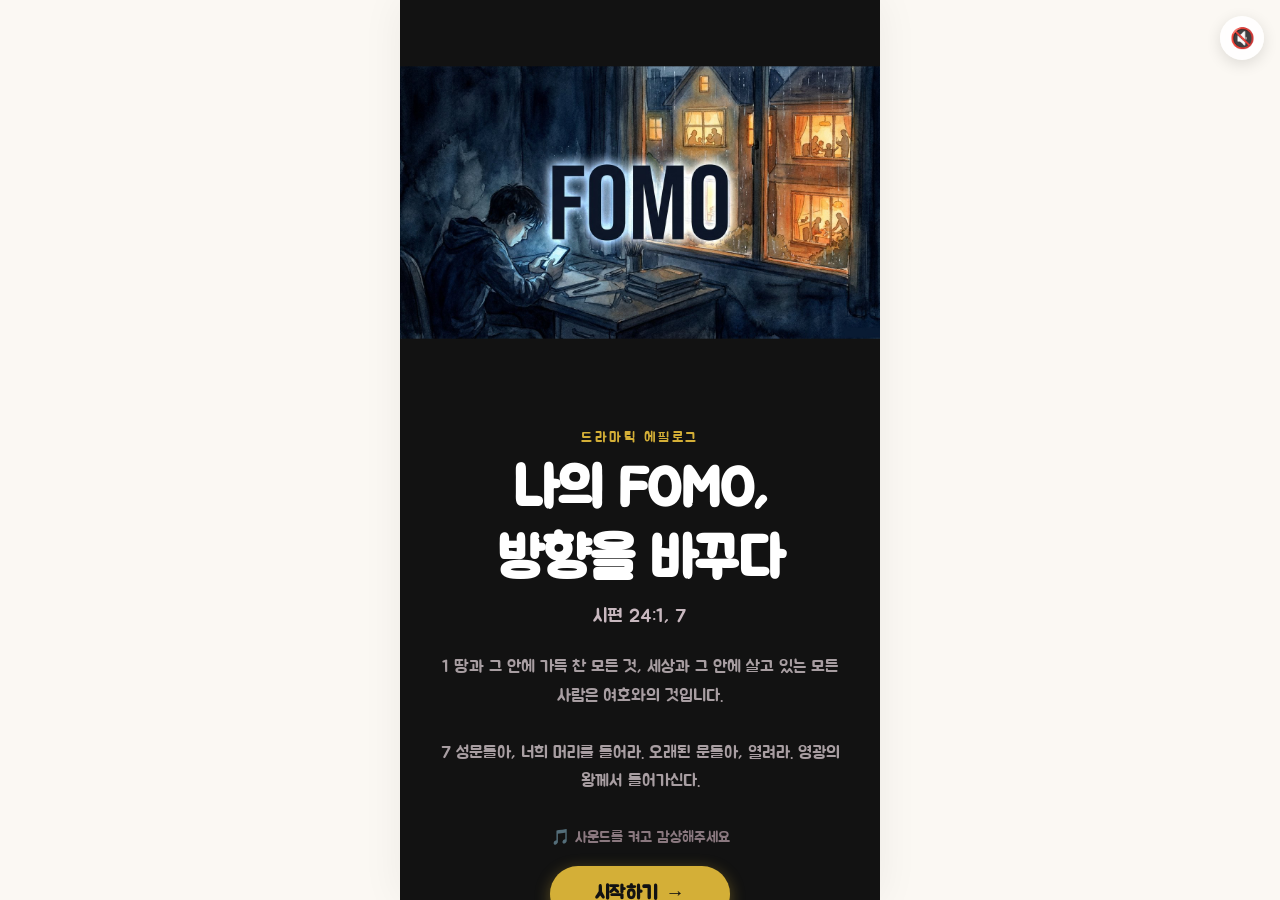
==== fomo/index.html @ 9d9cd965 "feat: deploy fomo (나의 FOMO, 방향을 바꾸다)" ====
<!DOCTYPE html>
<html lang="ko">
<head>
  <meta charset="UTF-8" />
  <meta name="viewport" content="width=device-width, initial-scale=1.0, maximum-scale=1.0, user-scalable=no" />
  <title>드라마틱 에필로그 — 나의 FOMO, 방향을 바꾸다</title>
  <meta name="description" content="뒤처질까 두려운 인생에서, 진짜 주인을 따르는 인생으로!" />

  <!-- OG (카카오 공유용) -->
  <meta property="og:type" content="website" />
  <meta property="og:title" content="드라마틱 에필로그 — 나의 FOMO, 방향을 바꾸다" />
  <meta property="og:description" content="뒤처질까 두려운 인생에서, 진짜 주인을 따르는 인생으로!" />
  <meta property="og:image" content="images/0.jpeg" />

  <!-- Kakao SDK -->
  <script src="https://t1.kakaocdn.net/kakao_js_sdk/2.7.2/kakao.min.js"
    integrity="sha384-TiCUE00h649CAMonG018J2ujOgDKW/kVWlChEuu4jK2vxfAAD0eZxzCKakxg55G4"
    crossorigin="anonymous"></script>

  <!-- Google Fonts (Jua) -->
  <link rel="preconnect" href="https://fonts.googleapis.com" />
  <link rel="preconnect" href="https://fonts.gstatic.com" crossorigin />
  <link href="https://fonts.googleapis.com/css2?family=Jua&display=swap" rel="stylesheet" />

  <link rel="stylesheet" href="style.css" />
</head>

<body>
  <!-- BGM -->
  <audio id="bgm" src="bgm/bgm.mp3" loop></audio>
  <button id="sound-btn" aria-label="소리 켜기/끄기" onclick="toggleSound()">🔇</button>

  <!-- SCENE 0 : 표지 -->
  <section class="scene active" id="scene-0">
    <div class="scene-inner scroll-scene dark-bg">
      <div class="img-card"><img src="images/0.jpeg" alt="표지" onerror="this.src='https://placehold.co/800x800/121212/d4af37?text=Follow+One+Master+Only'" /></div>
      <div class="text-block dark-text" style="display:flex; flex-direction:column; justify-content:flex-start; align-items:center; text-align:center; padding-top:1.5rem;">
        <p class="ep-label">드라마틱 에필로그</p>
        <h1 class="main-title" style="color:#fff;">나의 FOMO,<br />방향을 바꾸다</h1>
        <p class="scripture" style="color:#c8b8bf; margin-bottom:1.5rem; font-size:1.2rem;">시편 24:1, 7</p>
        
        <div class="scripture-text" style="color:#a89ea2; font-size:1.05rem; line-height:1.7; margin-bottom:2rem; word-break:keep-all; padding:0 15px; text-align:center;">
          1 땅과 그 안에 가득 찬 모든 것, 세상과 그 안에 살고 있는 모든 사람은 여호와의 것입니다.<br /><br />
          7 성문들아, 너희 머리를 들어라. 오래된 문들아, 열려라. 영광의 왕께서 들어가신다.
        </div>

        <p class="sound-hint" style="color:#8a787f; font-size:0.95rem; margin-bottom:1.2rem;">🎵 사운드를 켜고 감상해주세요</p>
        <button class="btn-primary" onclick="startApp()" style="background:#d4af37; color:#121212; box-shadow: 0 4px 15px rgba(212,175,55,0.4); padding:16px 45px; border-radius:30px; border:none; font-size:1.2rem;">시작하기 →</button>
      </div>
    </div>
  </section>

  <!-- SCENE 1 : 도입 1 - 우리 시대의 불안 -->
  <section class="scene" id="scene-1">
    <div class="scene-inner scroll-scene">
      <div class="img-card"><img src="images/1.jpeg" alt="불안한 현대인" onerror="this.src='https://placehold.co/800x800/fbf8f3/b85042?text=Anxiety'" /></div>
      <div class="text-block">
        <span class="tag">⏳ 나만 뒤처지는 두려움</span>
        <h3 class="scene-h">"혹시 나만 뒤처지고<br />있는 건 아닐까?"</h3>
        <p class="scene-p">
          세상의 모든 사람들이 다 잘나가는 것 같고, 나만 제자리에 정체되어 있는 듯한 막연한 불안감.
        </p>
        <p class="scene-p">
          그 두려움을 뜻하는 현대인들의 신조어, 바로 <strong>FOMO(Fear Of Missing Out)</strong>입니다.
        </p>
        <div class="highlight-box">
          성적이든, 친구 관계든, SNS 속 화려한 일상이든,<br />
          <strong>우리 마음은 늘 뒤처질지 모른다는 두려움으로 조급해집니다.</strong>
        </div>
      </div>
      <div class="bottom-bar nav-buttons"><button class="btn-prev" onclick="goPrev(1)">← 이전</button><button
          class="btn-next" onclick="goNext(1)">다음 →</button></div>
    </div>
  </section>

  <!-- SCENE 2 : 도입 2 - 인스타와 비교 -->
  <section class="scene" id="scene-2">
    <div class="scene-inner scroll-scene">
      <div class="img-card"><img src="images/2.jpeg" alt="인스타 비교" onerror="this.src='https://placehold.co/800x800/fbf8f3/b85042?text=Social+Media'" /></div>
      <div class="text-block">
        <span class="tag">📱 끊임없는 비교</span>
        <h3 class="scene-h">"나만 빼고 모두<br />행복해 보이는 세상"</h3>
        <p class="scene-p">
          친구들의 SNS 피드를 보며 씁쓸함을 느끼거나, 남들 다 다니는 학원을 나만 안 가면 큰일이 날 것 같은 불안에 시달려 본 적이 있나요?
        </p>
        <p class="scene-p">
          우리는 나도 모르게 세상의 기준에 맞춰 스스로를 채찍질하고, 두려움에 쫓기며 무언가를 움켜쥐려 바둥거립니다.
        </p>
        <div class="highlight-box">
          남들의 인스타, 망쳐버릴 것 같은 기말고사...<br />
          <strong>여러분 마음에 불안의 그늘을 드리운 진짜 이유는 무엇인가요?</strong>
        </div>
      </div>
      <div class="bottom-bar nav-buttons"><button class="btn-prev" onclick="goPrev(2)">← 이전</button><button
          class="btn-next" onclick="goNext(2)">다음 →</button></div>
    </div>
  </section>

  <!-- SCENE 3 : 본론 1 - 50도 사막에서의 질주 -->
  <section class="scene" id="scene-3">
    <div class="scene-inner scroll-scene">
      <div class="img-card"><img src="images/3.jpeg" alt="사막 질주" onerror="this.src='https://placehold.co/800x800/fbf8f3/b85042?text=Desert+Run'" /></div>
      <div class="text-block">
        <span class="tag">🐫 아버지가 일하던 사막</span>
        <h3 class="scene-h">"가난과 뒤처짐이 두려워<br />악착같이 달렸던 사막의 시간"</h3>
        <p class="scene-p">
          전도사님의 아버지는 가난과 뒤처짐이 너무나 두려웠습니다. 그 두려움을 극복하기 위해, 기온이 50도에 육박하는 척박한 사막에서 청춘을 바쳐 일하셨습니다.
        </p>
        <p class="scene-p">
          더 높이 올라가기 위해, 남들에게 뒤처지지 않기 위해 매 순간 악착같이 달려가셨던 것입니다.
        </p>
        <div class="highlight-box">
          두려움은 때로 우리를 움직이게 하는 엔진이 되지만,<br />
          <strong>동시에 우리의 삶을 쉴 틈 없이 조급하게 억죄어 옵니다.</strong>
        </div>
      </div>
      <div class="bottom-bar nav-buttons"><button class="btn-prev" onclick="goPrev(3)">← 이전</button><button
          class="btn-next" onclick="goNext(3)">다음 →</button></div>
    </div>
  </section>

  <!-- SCENE 4 : 본론 2 - 채워도 채워지지 않는 빈 공간 -->
  <section class="scene" id="scene-4">
    <div class="scene-inner scroll-scene">
      <div class="img-card"><img src="images/4.jpeg" alt="공허함" onerror="this.src='https://placehold.co/800x800/fbf8f3/b85042?text=Emptiness'" /></div>
      <div class="text-block">
        <span class="tag">🍂 공허함 (현타)</span>
        <h3 class="scene-h">"세상의 성공을 얻었지만,<br />여전히 헛헛했던 마음"</h3>
        <p class="scene-p">
          결국 세상의 기준대로 멋진 아파트도 사고 좋은 차도 샀습니다. 그러나 아버지는 행복하지 않았습니다. 마음에 알 수 없는 공허함이 가득했기 때문입니다.
        </p>
        <p class="scene-p">
          우리도 밤새워 게임 만렙을 찍었을 때 몰려오는 씁쓸함, 비싼 옷을 샀지만 막상 입고 갈 곳이 없을 때 느끼는 헛헛함처럼 '현타'를 마주하곤 합니다.
        </p>
        <div class="highlight-box" style="border-left-color: #b85042;">
          세상의 것들은 아무리 열심히 채워도,<br />
          <strong>결국 모래처럼 다 빠져나가는 빈 공간이 마음에 남습니다.</strong>
        </div>
      </div>
      <div class="bottom-bar nav-buttons"><button class="btn-prev" onclick="goPrev(4)">← 이전</button><button
          class="btn-next" onclick="goNext(4)">다음 →</button></div>
    </div>
  </section>

  <!-- SCENE 5 : 본론 3 - 칭다오 비밀 신학교의 황소 -->
  <section class="scene" id="scene-5">
    <div class="scene-inner scroll-scene">
      <div class="img-card"><img src="images/5.jpeg" alt="지하신학교" onerror="this.src='https://placehold.co/800x800/fbf8f3/b85042?text=Underground+Church'" /></div>
      <div class="text-block">
        <span class="tag">🇨🇳 칭다오 지하 신학교</span>
        <h3 class="scene-h">"잡혀갈까 봐 두려운 게 아니라,<br />말씀을 빼앗길까 봐 두렵습니다"</h3>
        <p class="scene-p">
          전도사님이 중국 칭다오의 허름한 창고 지하 신학교에서 만난 한 성도님이 계셨습니다.
        </p>
        <p class="scene-p">
          그곳은 공안 경찰에 걸리면 당장 감옥에 끌려가야 하는 위험천만한 곳이었지만, 그분의 얼굴에는 미소가 가득했습니다.
        </p>
        <div class="highlight-box">
          그는 공안보다 오직 '말씀'을 빼앗길까 봐 두려워하며,<br />
          <strong>성경 700페이지를 외우며 황소처럼 환하게 웃고 있었습니다.</strong>
        </div>
      </div>
      <div class="bottom-bar nav-buttons"><button class="btn-prev" onclick="goPrev(5)">← 이전</button><button
          class="btn-next" onclick="goNext(5)">다음 →</button></div>
    </div>
  </section>

  <!-- SCENE 6 : 본론 4 - 두려움의 주인이 바뀌다 -->
  <section class="scene" id="scene-6">
    <div class="scene-inner scroll-scene">
      <div class="img-card"><img src="images/6.jpeg" alt="황소의 미소" onerror="this.src='https://placehold.co/800x800/fbf8f3/b85042?text=Brave+Smile'" /></div>
      <div class="text-block">
        <span class="tag">🐂 황소의 미소</span>
        <h3 class="scene-h">"진짜 두려워해야 할 대상을<br />아는 사람이 누리는 자유"</h3>
        <p class="scene-p">
          그 지하 신학교 성도님은 세상의 권력이나 체포를 두려워하지 않았습니다. 그가 두려워한 것은 오직 '하나님의 말씀을 사랑하지 못하고 잃어버리는 것'뿐이었습니다.
        </p>
        <p class="scene-p">
          가장 큰 권능을 가지신 하나님만을 경외했기에, 그는 세상의 그 어떤 위협 앞에서도 두려움 없이 자유롭게 미소 지을 수 있었습니다.
        </p>
        <div class="highlight-box" style="border-left-color: #b85042;">
          세상이 주는 두려움에 무릎 꿇지 않고,<br />
          <strong>오직 하나님만을 경외할 때, 세상이 감당 못 할 자유가 시작됩니다.</strong>
        </div>
      </div>
      <div class="bottom-bar nav-buttons"><button class="btn-prev" onclick="goPrev(6)">← 이전</button><button
          class="btn-next" onclick="goNext(6)">다음 →</button></div>
    </div>
  </section>

  <!-- SCENE 7 : 본론 5 - 진짜 FOMO의 탄생 -->
  <section class="scene" id="scene-7">
    <div class="scene-inner scroll-scene dark-bg">
      <div class="img-card"><img src="images/7.jpeg" alt="진짜 FOMO" onerror="this.src='https://placehold.co/800x800/121212/d4af37?text=Real+Master'" /></div>
      <div class="text-block dark-text">
        <span class="tag dark-tag">👑 진짜 FOMO의 의미</span>
        <h3 class="scene-h dark-h">"Follow One Master Only!<br />오직 한 주인만 따르다"</h3>
        <p class="scene-p dark-p">
          이제 불안의 단어였던 FOMO를, 크리스천으로서 완전히 새롭게 해석해 봅시다.
        </p>
        <p class="scene-p dark-p">
          <strong>Follow One Master Only!</strong>
        </p>
        <p class="scene-p dark-p">
          남들과 비교하며 조급해하는 것이 아니라, 내 인생의 유일한 구원자이신 진짜 주인 한 분만을 바라보는 것입니다.
        </p>
        <div class="highlight-box dark-highlight" style="border-left-color: #d4af37;">
          세상에 한눈팔지 않고 진짜 주인만을 바라보는 것,<br />
          <strong>그것이 우리가 살아내야 할 두려움 없는 진짜 믿음의 방향입니다.</strong>
        </div>
      </div>
      <div class="bottom-bar dark-bar nav-buttons"><button class="btn-prev dark-btn-prev" onclick="goPrev(7)">← 이전</button><button
          class="btn-next dark-btn" onclick="goNext(7)">다음 →</button></div>
    </div>
  </section>

  <!-- SCENE 8 : 본론 6 - 문들아 머리를 들어라 -->
  <section class="scene" id="scene-8">
    <div class="scene-inner scroll-scene dark-bg">
      <div class="img-card"><img src="images/8.jpeg" alt="문들아 머리를 들어라" onerror="this.src='https://placehold.co/800x800/121212/d4af37?text=Open+Gates'" /></div>
      <div class="text-block dark-text">
        <span class="tag dark-tag">📖 시편 24편</span>
        <h3 class="scene-h dark-h">"온 우주가 하나님의 소유임을<br />기억할 때 열리는 평화"</h3>
        <p class="scene-p dark-p">
          시편 24:1은 '땅과 그 안에 가득 찬 모든 것, 세상과 그 주민이 다 여호와의 것'이라고 선포합니다.
        </p>
        <p class="scene-p dark-p">
          내 공부도, 내 미래도, 내 키와 외모도, 내 인생도 전부 원래 하나님의 것입니다. 그렇기에 내게는 잃어버릴 것도, 빼앗길 것도 없습니다.
        </p>
        <div class="highlight-box dark-highlight" style="border-left-color: #d4af37;">
          내 인생이 그 위대한 하나님의 손안에 있음을 인정할 때,<br />
          <strong>내 마음의 문을 굳게 닫고 있던 두려움이 스르르 떠나갑니다.</strong>
        </div>
      </div>
      <div class="bottom-bar dark-bar nav-buttons"><button class="btn-prev dark-btn-prev" onclick="goPrev(8)">← 이전</button><button
          class="btn-next dark-btn" onclick="goNext(8)">다음 →</button></div>
    </div>
  </section>

  <!-- SCENE 9 : 본론 7 - 십자가, 모든 것을 내어주신 주인 -->
  <section class="scene" id="scene-9">
    <div class="scene-inner scroll-scene dark-bg">
      <div class="img-card"><img src="images/9.jpeg" alt="십자가의 사랑" onerror="this.src='https://placehold.co/800x800/121212/d4af37?text=Cross+Love'" /></div>
      <div class="text-block dark-text">
        <span class="tag dark-tag">✝️ 십자가의 사랑</span>
        <h3 class="scene-h dark-h">"우리를 소유하기 위해<br />자기 생명 전부를 비우신 사랑"</h3>
        <p class="scene-p dark-p">
          우리의 인생을 하나님의 것으로 되돌려 놓기 위해, 예수님은 이 땅에 직접 오셔서 십자가를 지셨습니다.
        </p>
        <p class="scene-p dark-p">
          스스로 영광을 버리고 자신의 물과 피를 다 흘려, 우리를 위해 모든 것을 내어주셨습니다.
        </p>
        <div class="highlight-box dark-highlight" style="border-left-color: #d4af37; color:#fff5d9;">
          나를 얻으려 전부를 아낌없이 던지신 주님이시기에,<br />
          <strong>그 크신 사랑 아래서 우리는 영원히 안전합니다.</strong>
        </div>
      </div>
      <div class="bottom-bar dark-bar nav-buttons"><button class="btn-prev dark-btn-prev" onclick="goPrev(9)">← 이전</button><button
          class="btn-next dark-btn" onclick="goNext(9)">다음 →</button></div>
    </div>
  </section>

  <!-- SCENE 10 : 결론 1 - 내 마음의 문을 여는 고백 -->
  <section class="scene" id="scene-10">
    <div class="scene-inner scroll-scene">
      <div class="img-card"><img src="images/10.jpeg" alt="마음의 문" onerror="this.src='https://placehold.co/800x800/fbf8f3/b85042?text=Open+Heart'" /></div>
      <div class="text-block">
        <span class="tag">🚪 마음의 문을 열며</span>
        <h3 class="scene-h">"꽉 쥔 손을 활짝 펴고<br />영광의 왕을 환영합니다"</h3>
        <p class="scene-p">
          지금까지 내 미래와 성공을 나 혼자 책임지려 불안에 떨며 꽁꽁 쥐고 있었던 주먹을 펴 봅시다.
        </p>
        <p class="scene-p">
          오래되고 단단하게 닫혀 있던 내 마음의 문을 향해 선포합니다. "문들아 머리를 들어라, 영광의 왕이 들어가신다!"
        </p>
        <div class="highlight-box" style="border-left-color: #b85042; font-size:1.02rem; line-height:1.8;">
          <strong>"예수님, 제가 세상의 뒤처짐 때문에 불안하고 흔들렸어요. 이제 꽉 쥔 손을 펴고 마음의 문을 엽니다. 나의 진짜 주인이신 영광의 임금님, 내 마음에 들어오세요!"</strong>
        </div>
      </div>
      <div class="bottom-bar nav-buttons"><button class="btn-prev" onclick="goPrev(10)">← 이전</button><button
          class="btn-next" onclick="goNext(10)">다음 →</button></div>
    </div>
  </section>

  <!-- SCENE 11 : 결론 2 - 포모 2행시 결단 -->
  <section class="scene" id="scene-11">
    <div class="scene-inner scroll-scene">
      <div class="img-card"><img src="images/11.jpeg" alt="2행시 결단" onerror="this.src='https://placehold.co/800x800/fbf8f3/b85042?text=Resolution'" /></div>
      <div class="text-block">
        <span class="tag">✊ 믿음의 결단</span>
        <h3 class="scene-h">"주먹을 꽉 쥐고 외치는<br />믿음의 2행시 결단!"</h3>
        <p class="scene-p" style="font-size:1.2rem; line-height:1.8; margin-bottom:1.5rem;">
          <strong style="color: #b85042; font-size:1.5rem;">[포]</strong> : 포기하고 싶고, 뒤처질까 봐 불안했던 내 인생에<br />
          <strong style="color: #b85042; font-size:1.5rem;">[모]</strong> : 모든 것의 진짜 주인이신 예수님이 들어오셨다! 난 세상이 감당 못 할 사람이다!
        </p>
        <div class="highlight-box" style="border-left-color: #b85042;">
          우리는 두려움에 쫓기는 나약한 존재가 아닙니다.<br />
          <strong>우리는 진짜 주인을 따르는, 세상이 감당할 수 없는 하나님의 사람입니다!</strong>
        </div>
      </div>
      <div class="bottom-bar nav-buttons"><button class="btn-prev" onclick="goPrev(11)">← 이전</button><button
          class="btn-next" onclick="goNext(11)">다음 →</button></div>
    </div>
  </section>

  <!-- SCENE 12 : 결론 3 - 식탁에서 나누기 & 기도문 -->
  <section class="scene" id="scene-12">
    <div class="scene-inner scroll-scene dark-bg">
      <div class="text-block dark-text" style="margin-top:20px;">
        <h3 class="scene-h dark-h text-center" style="margin-bottom:1.5rem; color:#d4af37;">🍽 식탁에서 나누기</h3>
        <div class="qa-box" style="background:#1e1418; border:1px solid rgba(212,175,55,0.4); padding:1.5rem; border-radius:16px; margin-bottom:1.5rem;">
          <p class="scene-p dark-p" style="margin-bottom:0.8rem; font-weight:700; font-size:1.1rem; color:#d4af37;">
            💬 이번 주 가족 식탁 질문
          </p>
          <p class="scene-p dark-p" style="font-size:0.95rem; line-height:1.7; color:#e2dcd9;">
            "오늘 나눴던 이야기처럼, 내 삶을 불안하게 만들고 자꾸 내 손에 꽉 쥐게 만드는 '나만의 FOMO(두려움)'는 무엇인가요? 이제 내 마음의 주인을 예수님 한 분(Follow One Master Only)으로 바꾸기 위해, 이번 주 내 일상에서 꽉 쥔 손을 펴고 실천해볼 수 있는 구체적인 결단은 무엇인지 나누어봅시다."
          </p>
        </div>
        <div class="qa-box" style="background:#1e1418; border:1px solid rgba(212,175,55,0.4); padding:1.5rem; border-radius:16px;">
          <p class="scene-p dark-p" style="margin-bottom:0.8rem; font-weight:700; font-size:1.1rem; color:#d4af37;">
            🙏 부모님의 축복 기도
          </p>
          <p class="scene-p dark-p" style="font-size:0.95rem; line-height:1.7; color:#e2dcd9;">
            "하나님, 우리 아이가 세상의 성적이나 비교, 뒤처질지 모른다는 두려움(FOMO)에 사로잡혀 불안해하는 인생이 되지 않게 하옵소서. 온 우주와 우리 아이 인생의 진짜 주인이 하나님이심을 깨닫게 하시고, 꽉 쥐고 있던 불안의 주먹을 펴고 마음의 문을 활짝 열어 영광의 왕 예수님을 온전히 모시게 하옵소서. 오직 진짜 주인 한 분만을 경외하고 따르는(Follow One Master Only) 복된 믿음의 삶이 되게 하옵소서. 예수님의 이름으로 기도합니다. 아멘."
          </p>
        </div>
      </div>
      <div class="bottom-bar dark-bar nav-buttons"><button class="btn-prev dark-btn-prev" onclick="goPrev(12)">← 이전</button><button
          class="btn-next dark-btn" onclick="goNext(12)">종료 →</button></div>
    </div>
  </section>

  <!-- SCENE 13 : 엔딩 -->
  <section class="scene" id="scene-13">
    <div class="scene-inner scroll-scene dark-bg">
      <div class="img-card"><img src="images/13.jpeg" alt="엔딩" onerror="this.src='https://placehold.co/800x800/121212/d4af37?text=Follow+One+Master+Only'" /></div>
      <div class="text-block dark-text" style="text-align:center; display:flex; flex-direction:column; justify-content:center; align-items:center; padding-top:2rem;">
        <h2 class="slider-title" style="color:#d4af37; font-size:clamp(2.2rem, 10vw, 3rem); margin-bottom:1.5rem; font-family:'Jua', sans-serif; line-height:1.2; word-break:keep-all;">나의 FOMO,<br />방향을 바꾸다</h2>
        <p class="scene-p text-white" style="font-size:1.15rem; line-height:1.7; margin-bottom:2.5rem; color:#d4ccd0; word-break:keep-all;">
          뒤처질까 두려운 인생에서<br />
          진짜 주인을 따르는 인생으로!<br /><br />
          내 인생을 불안에 떨게 하던 세상의 가짜 주인들을 버리고,<br />
          <strong style="color:#d4af37;">오직 진짜 왕이신 예수님 한 분만 따르십시오.</strong>
        </p>
        <button class="btn-kakao" onclick="shareKakao()">
          <svg width="20" height="20" viewBox="0 0 24 24" fill="currentColor">
            <path d="M12 3C6.477 3 2 6.582 2 11c0 2.924 1.733 5.5 4.35 7.072L5.5 21l3.6-2.1A11.2 11.2 0 0012 19c5.523 0 10-3.582 10-8s-4.477-8-10-8z"/>
          </svg>
          카카오톡으로 공유하기
        </button>
      </div>
      <div class="bottom-bar dark-bar nav-buttons">
        <button class="btn-prev dark-btn-prev" onclick="goPrev(13)">← 이전</button>
        <button class="btn-next dark-btn" onclick="showScene(0)" style="background:rgba(212,175,55,0.15); color:#d4af37; border:1px solid #d4af37;">처음으로 ↺</button>
      </div>
    </div>
  </section>

  <script src="script.js"></script>
</body>
</html>
---- fomo/style.css ----
/* =============================================
   DRAMATIC EPILOGUE — 나의 FOMO, 방향을 바꾸다
   시편 24:1, 7–10
   ============================================= */

/* ---------- Reset & Base ---------- */
*, *::before, *::after { box-sizing: border-box; margin: 0; padding: 0; }
html, body {
  width: 100%; height: 100%;
  overflow: hidden;
  background: #fbf8f3;
  font-family: 'Jua', sans-serif;
  color: #2d2420;
  -webkit-text-size-adjust: 100%;
}

/* ---------- Scene System ---------- */
.scene {
  position: fixed; inset: 0;
  display: flex; align-items: stretch; justify-content: center;
  opacity: 0; pointer-events: none;
  transition: opacity 0.55s ease;
}
.scene.active { opacity: 1; pointer-events: all; }

.scene-inner {
  width: 100%; max-width: 480px; height: 100%;
  display: flex; flex-direction: column; align-items: center;
  position: relative; overflow: hidden;
  box-shadow: 0 0 40px rgba(0,0,0,0.06);
  background: inherit;
}

/* ---------- Sound Button ---------- */
#sound-btn {
  position: fixed; top: 16px; right: 16px; z-index: 9999;
  background: rgba(255,255,255,0.85); border: none; border-radius: 50%;
  width: 44px; height: 44px; font-size: 20px; cursor: pointer;
  box-shadow: 0 4px 15px rgba(0,0,0,0.12);
  display: flex; align-items: center; justify-content: center;
  backdrop-filter: blur(8px); -webkit-backdrop-filter: blur(8px);
  transition: transform 0.2s, background-color 0.2s;
}
#sound-btn:active { transform: scale(0.9); }

/* ──────────────────────────────────────────
   LANDING & COVER (scene-0)
   ────────────────────────────────────────── */
.ep-label {
  font-size: 14px; letter-spacing: 0.18em;
  color: #d4af37; text-transform: uppercase;
  margin-bottom: 8px; font-family: 'Jua', sans-serif;
}
.main-title {
  font-family: 'Jua', sans-serif;
  font-size: clamp(32px, 10vw, 56px);
  font-weight: 700; color: #2d2420;
  line-height: 1.25; margin-bottom: 10px;
  letter-spacing: -0.02em;
}

/* ──────────────────────────────────────────
   IMAGE CARD
   ────────────────────────────────────────── */
.img-card {
  width: 100%; height: 45vh; flex-shrink: 0; background: transparent;
  display: flex; align-items: center; justify-content: center;
  overflow: hidden;
}
.img-card img {
  width: 100%; height: 100%;
  object-fit: contain; display: block;
  transition: transform 0.8s ease-in-out;
}
.scene.active .img-card img {
  transform: scale(1.02);
}

/* ──────────────────────────────────────────
   TEXT BLOCK
   ────────────────────────────────────────── */
.text-block {
  width: 100%; flex: 1; overflow-y: auto; overflow-x: hidden;
  -webkit-overflow-scrolling: touch;
  padding: 24px 24px 110px; text-align: left;
  -ms-overflow-style: none; scrollbar-width: none;
}
.text-block::-webkit-scrollbar { display: none; }
.center-block { text-align: center; padding-top: 60px; }

.tag {
  display: inline-block; font-size: 12px;
  letter-spacing: 0.1em; color: #b85042;
  background: #fdf2f0; border: 1px solid #ebd3cf;
  border-radius: 20px; padding: 4px 12px; margin-bottom: 14px;
}
.dark-tag { color: #d4af37; background: rgba(212,175,55,0.12); border-color: rgba(212,175,55,0.3); }

.scene-h {
  font-family: 'Jua', sans-serif;
  font-size: 24px; font-weight: 700;
  color: #2d2420; line-height: 1.5; margin-bottom: 16px;
}
.dark-h { color: #fbf8f3; }

.scene-p {
  font-size: 17px; line-height: 1.9;
  color: #53453f; margin-bottom: 14px;
  word-break: keep-all;
}
.scene-p strong { color: #b85042; }
.scene-p.dark-p { color: #d4ccd0; }
.scene-p.dark-p strong { color: #d4af37; }
.em-text { font-style: normal; color: #8a7a6a !important; }

/* ──────────────────────────────────────────
   HIGHLIGHT BOX
   ────────────────────────────────────────── */
.highlight-box {
  background: #fdf5f3;
  border-left: 4px solid #b85042;
  border-radius: 10px;
  padding: 18px 18px;
  font-family: 'Jua', sans-serif;
  font-size: 18px; line-height: 1.9;
  color: #7d3025; margin: 14px 0;
  word-break: keep-all;
}
.highlight-box strong { color: #b85042; }

.dark-highlight {
  background: rgba(36,25,30,0.4);
  border-left-color: #d4af37;
  color: #d4ccd0;
}
.dark-highlight strong { color: #ffeb99; }

/* ──────────────────────────────────────────
   DARK BACKGROUNDS
   ────────────────────────────────────────── */
.dark-bg { background: #121212; }
.dark-text { color: #d4ccd0; }

/* ──────────────────────────────────────────
   BOTTOM BAR
   ────────────────────────────────────────── */
.bottom-bar {
  position: absolute; bottom: 0;
  left: 0; width: 100%;
  padding: 10px 20px 28px;
  background: linear-gradient(to top,
    rgba(251,248,243,1) 70%, rgba(251,248,243,0));
  z-index: 100;
}
.nav-buttons {
  display: flex; gap: 10px; width: 100%;
}
.dark-bar {
  background: linear-gradient(to top,
    rgba(18,18,18,1) 70%, transparent) !important;
}

/* ──────────────────────────────────────────
   BUTTONS
   ────────────────────────────────────────── */
.btn-primary {
  display: inline-block;
  background: #b85042; color: white; border: none;
  border-radius: 50px; padding: 16px 40px;
  font-size: 18px; font-weight: 600;
  font-family: 'Jua', sans-serif;
  cursor: pointer; letter-spacing: 0.03em;
  box-shadow: 0 4px 20px rgba(184,80,66,0.35);
  transition: transform 0.2s, box-shadow 0.2s;
}
.btn-primary:active { transform: scale(0.96); }

.btn-next {
  flex: 1; display: block; width: 100%;
  background: white; color: #2d2420;
  border: 1.5px solid #ebd3cf; border-radius: 50px;
  padding: 16px; font-size: 18px; font-weight: 600;
  font-family: 'Jua', sans-serif;
  cursor: pointer; letter-spacing: 0.03em;
  transition: background 0.2s, transform 0.15s, border-color 0.2s;
  text-align: center;
}
.btn-next:active { transform: scale(0.97); background: #fbf5f3; }

.btn-prev {
  flex: 1; display: block; width: 100%;
  background: transparent; color: #8c766f;
  border: 1.5px solid #ebd3cf; border-radius: 50px;
  padding: 16px; font-size: 17px; font-weight: 600;
  font-family: 'Jua', sans-serif;
  cursor: pointer; letter-spacing: 0.03em;
  transition: background 0.2s, transform 0.15s;
  text-align: center;
}
.btn-prev:active { transform: scale(0.97); background: #fbf5f3; }

.dark-btn {
  background: #d4af37 !important;
  color: #121212 !important;
  border-color: #d4af37 !important;
  box-shadow: 0 4px 15px rgba(212,175,55,0.3);
}
.dark-btn-prev {
  border-color: rgba(212,175,55,0.5) !important; color: #e2dcd9 !important; background: transparent !important;
}

/* ──────────────────────────────────────────
   KAKAO BUTTON
   ────────────────────────────────────────── */
.btn-kakao {
  display: flex; align-items: center;
  justify-content: center; gap: 10px;
  width: 100%; max-width: 340px; margin: 12px auto;
  background: #FFE300; color: #3C1E1E; border: none;
  border-radius: 50px; padding: 16px 24px;
  font-size: 17px; font-weight: 700;
  font-family: 'Jua', sans-serif;
  cursor: pointer; letter-spacing: 0.03em;
  box-shadow: 0 4px 18px rgba(255,227,0,0.4);
  transition: transform 0.15s;
}
.btn-kakao:active { transform: scale(0.97); }

/* ─── Extra Helpers ─── */
.text-center { text-align: center; }
.w-full { width: 100%; }
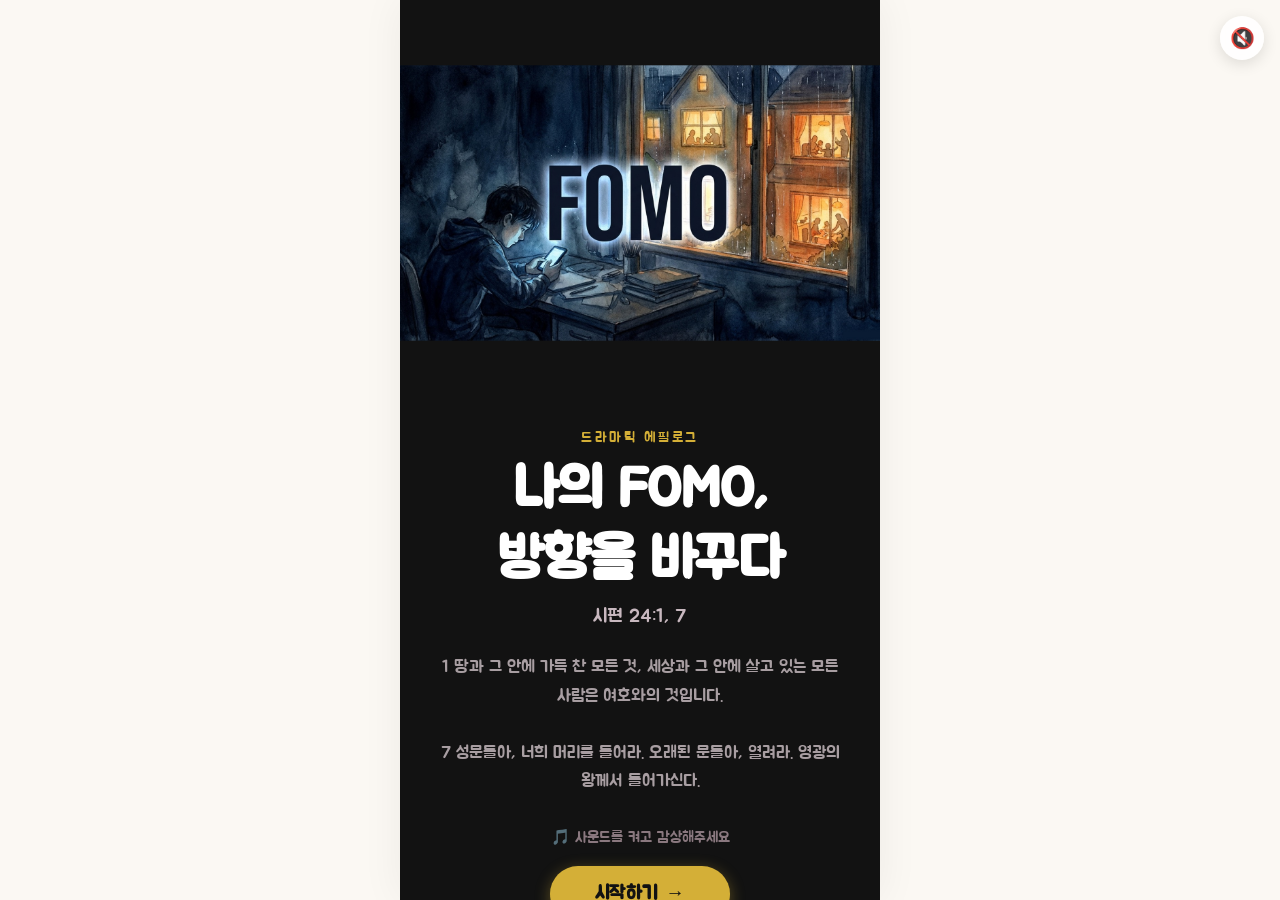
==== commit df1d962f: "update: adjust image sequence, update BGM to FIA ver, and add credit links" ====
--- a/fomo/index.html
+++ b/fomo/index.html
@@ -333,7 +333,7 @@
   <!-- SCENE 13 : 엔딩 -->
   <section class="scene" id="scene-13">
     <div class="scene-inner scroll-scene dark-bg">
-      <div class="img-card"><img src="images/13.jpeg" alt="엔딩" onerror="this.src='https://placehold.co/800x800/121212/d4af37?text=Follow+One+Master+Only'" /></div>
+      <div class="img-card"><img src="images/ending.jpeg" alt="엔딩" onerror="this.src='https://placehold.co/800x800/121212/d4af37?text=Follow+One+Master+Only'" /></div>
       <div class="text-block dark-text" style="text-align:center; display:flex; flex-direction:column; justify-content:center; align-items:center; padding-top:2rem;">
         <h2 class="slider-title" style="color:#d4af37; font-size:clamp(2.2rem, 10vw, 3rem); margin-bottom:1.5rem; font-family:'Jua', sans-serif; line-height:1.2; word-break:keep-all;">나의 FOMO,<br />방향을 바꾸다</h2>
         <p class="scene-p text-white" style="font-size:1.15rem; line-height:1.7; margin-bottom:2.5rem; color:#d4ccd0; word-break:keep-all;">
@@ -348,6 +348,9 @@
           </svg>
           카카오톡으로 공유하기
         </button>
+        <div class="bgm-credit" style="margin-top: 2rem; font-size: 0.8rem; color: #8a787f; letter-spacing: 0.02em;">
+          🎵 BGM: <a href="https://youtu.be/KoV3_3WTlx4?si=EABSqLwD55MU8yrg" target="_blank" style="color: #d4af37; text-decoration: underline; text-underline-offset: 3px;">문들아 머리 들어라 (피아버전) - 피아워십</a>
+        </div>
       </div>
       <div class="bottom-bar dark-bar nav-buttons">
         <button class="btn-prev dark-btn-prev" onclick="goPrev(13)">← 이전</button>
